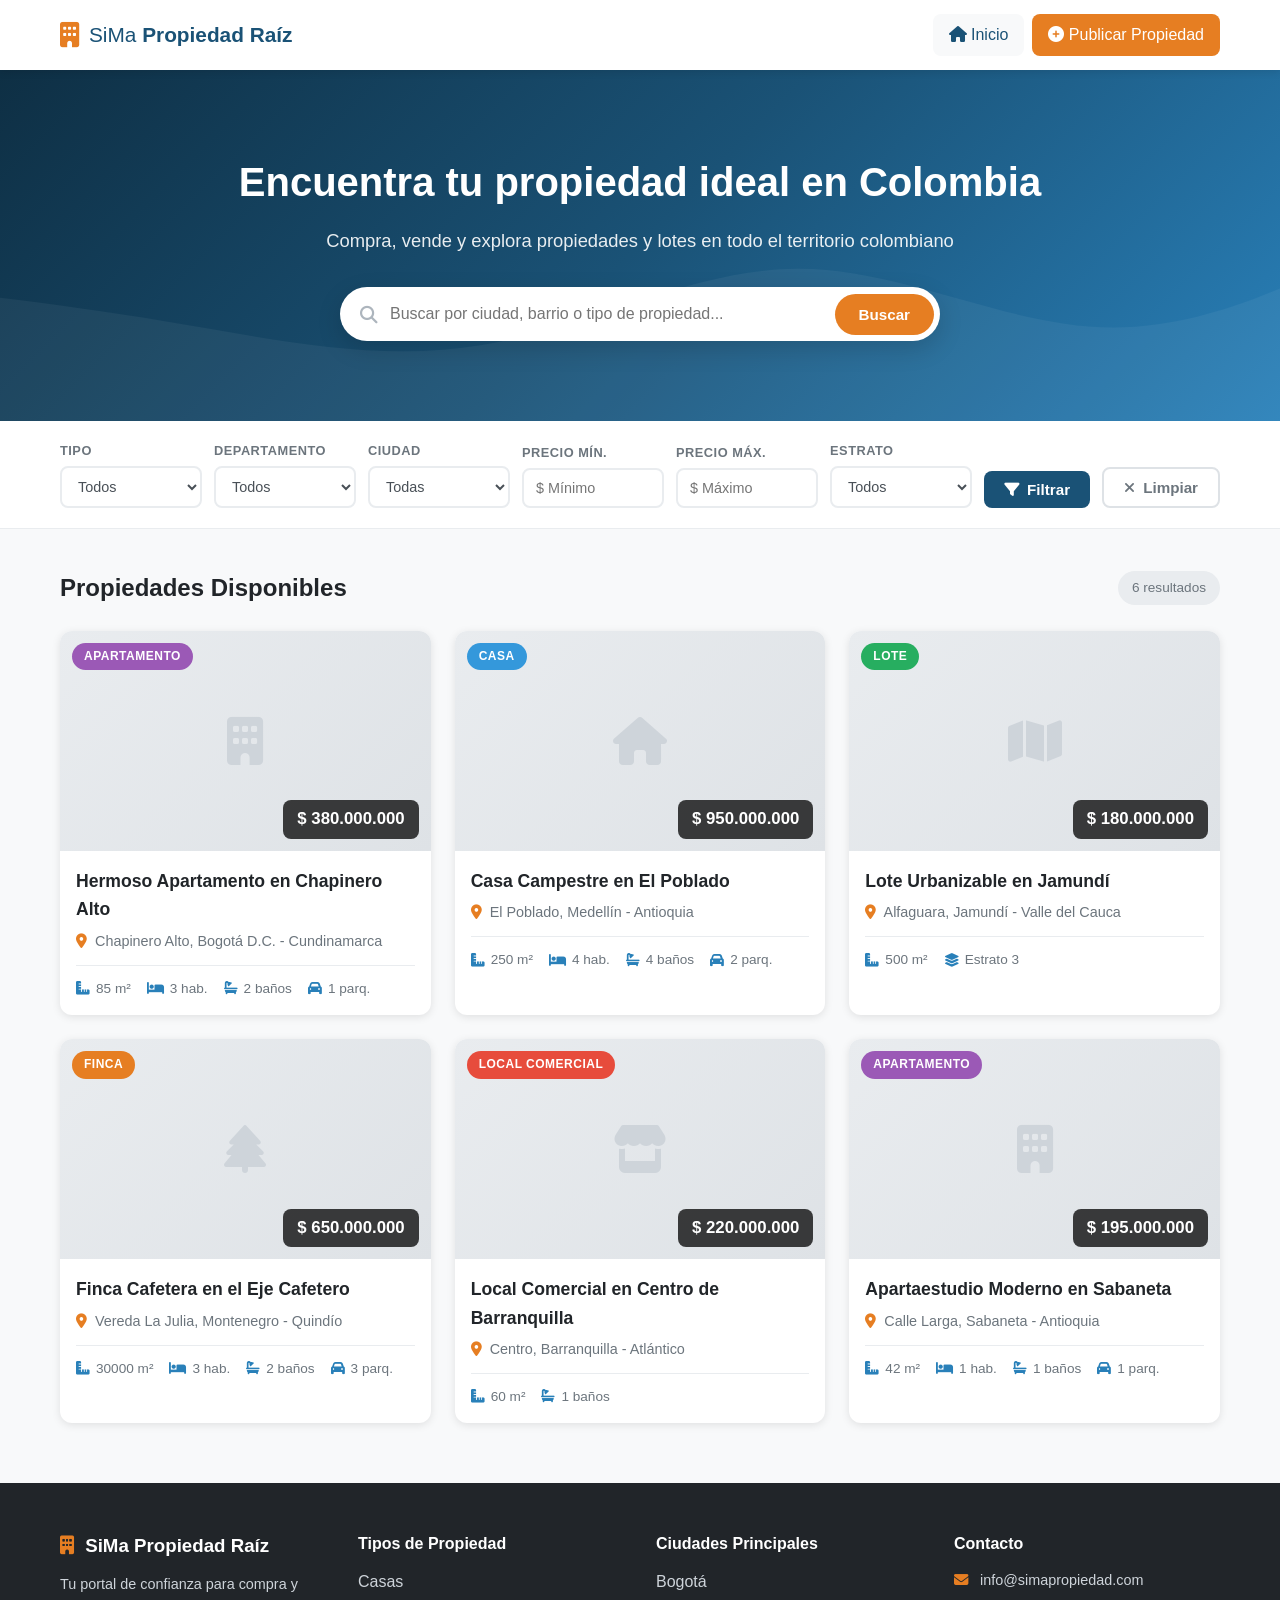
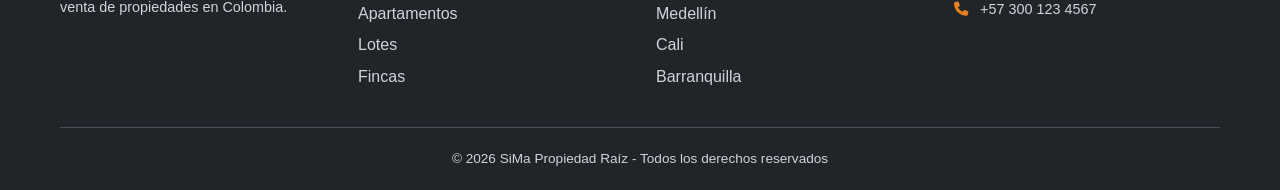
==== index.html @ e28f4d44 "feat: initial release of SiMa Propiedad Raíz web app Portal inmobiliario para Colombia con listado d" ====
<!DOCTYPE html>
<html lang="es">
<head>
    <meta charset="UTF-8">
    <meta name="viewport" content="width=device-width, initial-scale=1.0">
    <title>SiMa Propiedad Raíz - Compra y Venta de Inmuebles en Colombia</title>
    <link rel="stylesheet" href="css/styles.css">
    <link rel="stylesheet" href="https://cdnjs.cloudflare.com/ajax/libs/font-awesome/6.5.0/css/all.min.css">
</head>
<body>
    <!-- Header -->
    <header class="header">
        <div class="container header-content">
            <a href="index.html" class="logo">
                <i class="fas fa-building"></i>
                <span>SiMa <strong>Propiedad Raíz</strong></span>
            </a>
            <nav class="nav">
                <a href="index.html" class="nav-link active">
                    <i class="fas fa-home"></i> Inicio
                </a>
                <a href="publicar.html" class="nav-link btn-publicar">
                    <i class="fas fa-plus-circle"></i> Publicar Propiedad
                </a>
            </nav>
            <button class="menu-toggle" id="menuToggle">
                <i class="fas fa-bars"></i>
            </button>
        </div>
    </header>

    <!-- Hero -->
    <section class="hero">
        <div class="hero-overlay"></div>
        <div class="container hero-content">
            <h1>Encuentra tu propiedad ideal en Colombia</h1>
            <p>Compra, vende y explora propiedades y lotes en todo el territorio colombiano</p>
            <div class="hero-search">
                <div class="search-bar">
                    <i class="fas fa-search"></i>
                    <input type="text" id="searchInput" placeholder="Buscar por ciudad, barrio o tipo de propiedad...">
                    <button id="btnBuscar" class="btn btn-primary">Buscar</button>
                </div>
            </div>
        </div>
    </section>

    <!-- Filtros -->
    <section class="filtros-section">
        <div class="container">
            <div class="filtros-bar">
                <div class="filtro-grupo">
                    <label for="filtroTipo">Tipo</label>
                    <select id="filtroTipo">
                        <option value="">Todos</option>
                        <option value="casa">Casa</option>
                        <option value="apartamento">Apartamento</option>
                        <option value="lote">Lote</option>
                        <option value="finca">Finca</option>
                        <option value="local">Local Comercial</option>
                        <option value="oficina">Oficina</option>
                        <option value="bodega">Bodega</option>
                    </select>
                </div>
                <div class="filtro-grupo">
                    <label for="filtroDepartamento">Departamento</label>
                    <select id="filtroDepartamento">
                        <option value="">Todos</option>
                    </select>
                </div>
                <div class="filtro-grupo">
                    <label for="filtroCiudad">Ciudad</label>
                    <select id="filtroCiudad">
                        <option value="">Todas</option>
                    </select>
                </div>
                <div class="filtro-grupo">
                    <label for="filtroPrecioMin">Precio mín.</label>
                    <input type="number" id="filtroPrecioMin" placeholder="$ Mínimo">
                </div>
                <div class="filtro-grupo">
                    <label for="filtroPrecioMax">Precio máx.</label>
                    <input type="number" id="filtroPrecioMax" placeholder="$ Máximo">
                </div>
                <div class="filtro-grupo">
                    <label for="filtroEstrato">Estrato</label>
                    <select id="filtroEstrato">
                        <option value="">Todos</option>
                        <option value="1">1</option>
                        <option value="2">2</option>
                        <option value="3">3</option>
                        <option value="4">4</option>
                        <option value="5">5</option>
                        <option value="6">6</option>
                    </select>
                </div>
                <button id="btnFiltrar" class="btn btn-secondary">
                    <i class="fas fa-filter"></i> Filtrar
                </button>
                <button id="btnLimpiar" class="btn btn-outline">
                    <i class="fas fa-times"></i> Limpiar
                </button>
            </div>
        </div>
    </section>

    <!-- Propiedades -->
    <section class="propiedades-section">
        <div class="container">
            <div class="section-header">
                <h2>Propiedades Disponibles</h2>
                <span class="contador" id="contadorResultados">0 resultados</span>
            </div>
            <div class="propiedades-grid" id="propiedadesGrid">
                <!-- Se llena dinámicamente -->
            </div>
            <div class="sin-resultados" id="sinResultados" style="display:none;">
                <i class="fas fa-search"></i>
                <h3>No se encontraron propiedades</h3>
                <p>Intenta ajustar los filtros o <a href="publicar.html">publica una propiedad</a></p>
            </div>
        </div>
    </section>

    <!-- Modal Detalle -->
    <div class="modal" id="modalDetalle">
        <div class="modal-content">
            <button class="modal-close" id="modalClose">&times;</button>
            <div id="modalBody">
                <!-- Se llena dinámicamente -->
            </div>
        </div>
    </div>

    <!-- Footer -->
    <footer class="footer">
        <div class="container">
            <div class="footer-grid">
                <div class="footer-col">
                    <h3><i class="fas fa-building"></i> SiMa Propiedad Raíz</h3>
                    <p>Tu portal de confianza para compra y venta de propiedades en Colombia.</p>
                </div>
                <div class="footer-col">
                    <h4>Tipos de Propiedad</h4>
                    <ul>
                        <li><a href="#" data-filtro-tipo="casa">Casas</a></li>
                        <li><a href="#" data-filtro-tipo="apartamento">Apartamentos</a></li>
                        <li><a href="#" data-filtro-tipo="lote">Lotes</a></li>
                        <li><a href="#" data-filtro-tipo="finca">Fincas</a></li>
                    </ul>
                </div>
                <div class="footer-col">
                    <h4>Ciudades Principales</h4>
                    <ul>
                        <li><a href="#" data-filtro-ciudad="Bogotá">Bogotá</a></li>
                        <li><a href="#" data-filtro-ciudad="Medellín">Medellín</a></li>
                        <li><a href="#" data-filtro-ciudad="Cali">Cali</a></li>
                        <li><a href="#" data-filtro-ciudad="Barranquilla">Barranquilla</a></li>
                    </ul>
                </div>
                <div class="footer-col">
                    <h4>Contacto</h4>
                    <p><i class="fas fa-envelope"></i> info@simapropiedad.com</p>
                    <p><i class="fas fa-phone"></i> +57 300 123 4567</p>
                </div>
            </div>
            <div class="footer-bottom">
                <p>&copy; 2026 SiMa Propiedad Raíz - Todos los derechos reservados</p>
            </div>
        </div>
    </footer>

    <script src="js/datos-colombia.js"></script>
    <script src="js/app.js"></script>
</body>
</html>
---- css/styles.css ----
/* ========== Variables y Reset ========== */
:root {
    --primary: #1a5276;
    --primary-light: #2980b9;
    --primary-dark: #0e2f44;
    --accent: #e67e22;
    --accent-hover: #d35400;
    --success: #27ae60;
    --danger: #e74c3c;
    --gray-100: #f8f9fa;
    --gray-200: #e9ecef;
    --gray-300: #dee2e6;
    --gray-400: #ced4da;
    --gray-500: #adb5bd;
    --gray-600: #6c757d;
    --gray-700: #495057;
    --gray-800: #343a40;
    --gray-900: #212529;
    --white: #ffffff;
    --shadow: 0 2px 8px rgba(0,0,0,0.1);
    --shadow-lg: 0 8px 24px rgba(0,0,0,0.15);
    --radius: 8px;
    --radius-lg: 12px;
    --transition: all 0.3s ease;
}

*, *::before, *::after {
    margin: 0;
    padding: 0;
    box-sizing: border-box;
}

html {
    scroll-behavior: smooth;
}

body {
    font-family: 'Segoe UI', Tahoma, Geneva, Verdana, sans-serif;
    color: var(--gray-800);
    background: var(--gray-100);
    line-height: 1.6;
}

a {
    text-decoration: none;
    color: inherit;
}

ul {
    list-style: none;
}

img {
    max-width: 100%;
    height: auto;
}

.container {
    max-width: 1200px;
    margin: 0 auto;
    padding: 0 20px;
}

/* ========== Botones ========== */
.btn {
    display: inline-flex;
    align-items: center;
    gap: 8px;
    padding: 10px 20px;
    border: none;
    border-radius: var(--radius);
    font-size: 0.95rem;
    font-weight: 600;
    cursor: pointer;
    transition: var(--transition);
}

.btn-primary {
    background: var(--accent);
    color: var(--white);
}
.btn-primary:hover {
    background: var(--accent-hover);
    transform: translateY(-1px);
}

.btn-secondary {
    background: var(--primary);
    color: var(--white);
}
.btn-secondary:hover {
    background: var(--primary-light);
}

.btn-outline {
    background: transparent;
    color: var(--gray-600);
    border: 2px solid var(--gray-300);
}
.btn-outline:hover {
    border-color: var(--gray-500);
    color: var(--gray-800);
}

.btn-success {
    background: var(--success);
    color: var(--white);
}
.btn-success:hover {
    background: #219a52;
}

.btn-block {
    width: 100%;
    justify-content: center;
}

.btn-lg {
    padding: 14px 28px;
    font-size: 1.05rem;
}

/* ========== Header ========== */
.header {
    background: var(--white);
    box-shadow: var(--shadow);
    position: sticky;
    top: 0;
    z-index: 100;
}

.header-content {
    display: flex;
    align-items: center;
    justify-content: space-between;
    height: 70px;
}

.logo {
    display: flex;
    align-items: center;
    gap: 10px;
    font-size: 1.3rem;
    color: var(--primary);
}
.logo i {
    font-size: 1.6rem;
    color: var(--accent);
}

.nav {
    display: flex;
    align-items: center;
    gap: 8px;
}

.nav-link {
    padding: 8px 16px;
    border-radius: var(--radius);
    font-weight: 500;
    color: var(--gray-700);
    transition: var(--transition);
}
.nav-link:hover, .nav-link.active {
    color: var(--primary);
    background: var(--gray-100);
}

.btn-publicar {
    background: var(--accent) !important;
    color: var(--white) !important;
}
.btn-publicar:hover {
    background: var(--accent-hover) !important;
}

.menu-toggle {
    display: none;
    background: none;
    border: none;
    font-size: 1.4rem;
    color: var(--gray-700);
    cursor: pointer;
}

/* ========== Hero ========== */
.hero {
    position: relative;
    background: linear-gradient(135deg, var(--primary-dark) 0%, var(--primary) 50%, var(--primary-light) 100%);
    padding: 80px 0;
    overflow: hidden;
}

.hero::before {
    content: '';
    position: absolute;
    top: 0; left: 0; right: 0; bottom: 0;
    background: url('data:image/svg+xml,<svg xmlns="http://www.w3.org/2000/svg" viewBox="0 0 1440 320"><path fill="rgba(255,255,255,0.05)" d="M0,192L48,197.3C96,203,192,213,288,229.3C384,245,480,267,576,250.7C672,235,768,181,864,181.3C960,181,1056,235,1152,234.7C1248,235,1344,181,1392,154.7L1440,128L1440,320L1392,320C1344,320,1248,320,1152,320C1056,320,960,320,864,320C768,320,672,320,576,320C480,320,384,320,288,320C192,320,96,320,48,320L0,320Z"></path></svg>') no-repeat bottom;
    background-size: cover;
}

.hero-content {
    position: relative;
    z-index: 1;
    text-align: center;
    color: var(--white);
}

.hero h1 {
    font-size: 2.5rem;
    margin-bottom: 12px;
    font-weight: 700;
}

.hero p {
    font-size: 1.15rem;
    opacity: 0.9;
    margin-bottom: 32px;
}

.search-bar {
    display: flex;
    align-items: center;
    background: var(--white);
    border-radius: 50px;
    padding: 6px 6px 6px 20px;
    max-width: 600px;
    margin: 0 auto;
    box-shadow: var(--shadow-lg);
}

.search-bar i {
    color: var(--gray-500);
    font-size: 1.1rem;
}

.search-bar input {
    flex: 1;
    border: none;
    outline: none;
    padding: 12px;
    font-size: 1rem;
    color: var(--gray-800);
}

.search-bar .btn {
    border-radius: 50px;
    padding: 12px 24px;
}

/* ========== Filtros ========== */
.filtros-section {
    background: var(--white);
    border-bottom: 1px solid var(--gray-200);
    padding: 20px 0;
}

.filtros-bar {
    display: flex;
    flex-wrap: wrap;
    gap: 12px;
    align-items: flex-end;
}

.filtro-grupo {
    display: flex;
    flex-direction: column;
    gap: 4px;
    flex: 1;
    min-width: 140px;
}

.filtro-grupo label {
    font-size: 0.8rem;
    font-weight: 600;
    color: var(--gray-600);
    text-transform: uppercase;
    letter-spacing: 0.5px;
}

.filtro-grupo select,
.filtro-grupo input {
    padding: 10px 12px;
    border: 2px solid var(--gray-200);
    border-radius: var(--radius);
    font-size: 0.9rem;
    color: var(--gray-700);
    background: var(--white);
    transition: var(--transition);
}

.filtro-grupo select:focus,
.filtro-grupo input:focus {
    outline: none;
    border-color: var(--primary-light);
}

/* ========== Propiedades Grid ========== */
.propiedades-section {
    padding: 40px 0 60px;
}

.section-header {
    display: flex;
    align-items: center;
    justify-content: space-between;
    margin-bottom: 24px;
}

.section-header h2 {
    font-size: 1.5rem;
    color: var(--gray-900);
}

.contador {
    background: var(--gray-200);
    padding: 6px 14px;
    border-radius: 20px;
    font-size: 0.85rem;
    color: var(--gray-600);
    font-weight: 500;
}

.propiedades-grid {
    display: grid;
    grid-template-columns: repeat(auto-fill, minmax(320px, 1fr));
    gap: 24px;
}

/* ========== Tarjeta de Propiedad ========== */
.propiedad-card {
    background: var(--white);
    border-radius: var(--radius-lg);
    overflow: hidden;
    box-shadow: var(--shadow);
    transition: var(--transition);
    cursor: pointer;
}
.propiedad-card:hover {
    transform: translateY(-4px);
    box-shadow: var(--shadow-lg);
}

.card-imagen {
    position: relative;
    height: 220px;
    background: var(--gray-200);
    overflow: hidden;
}

.card-imagen img {
    width: 100%;
    height: 100%;
    object-fit: cover;
}

.card-imagen .placeholder-img {
    width: 100%;
    height: 100%;
    display: flex;
    align-items: center;
    justify-content: center;
    font-size: 3rem;
    color: var(--gray-400);
    background: linear-gradient(135deg, var(--gray-200), var(--gray-300));
}

.card-badge {
    position: absolute;
    top: 12px;
    left: 12px;
    padding: 4px 12px;
    border-radius: 20px;
    font-size: 0.75rem;
    font-weight: 700;
    text-transform: uppercase;
    letter-spacing: 0.5px;
}

.badge-casa { background: #3498db; color: white; }
.badge-apartamento { background: #9b59b6; color: white; }
.badge-lote { background: #27ae60; color: white; }
.badge-finca { background: #e67e22; color: white; }
.badge-local { background: #e74c3c; color: white; }
.badge-oficina { background: #1abc9c; color: white; }
.badge-bodega { background: #7f8c8d; color: white; }

.card-precio {
    position: absolute;
    bottom: 12px;
    right: 12px;
    background: rgba(0,0,0,0.75);
    color: var(--white);
    padding: 6px 14px;
    border-radius: var(--radius);
    font-weight: 700;
    font-size: 1.05rem;
}

.card-body {
    padding: 16px;
}

.card-titulo {
    font-size: 1.1rem;
    font-weight: 700;
    color: var(--gray-900);
    margin-bottom: 6px;
    display: -webkit-box;
    -webkit-line-clamp: 2;
    -webkit-box-orient: vertical;
    overflow: hidden;
}

.card-ubicacion {
    font-size: 0.9rem;
    color: var(--gray-600);
    margin-bottom: 12px;
}
.card-ubicacion i {
    color: var(--accent);
    margin-right: 4px;
}

.card-detalles {
    display: flex;
    gap: 16px;
    padding-top: 12px;
    border-top: 1px solid var(--gray-200);
}

.card-detalle {
    display: flex;
    align-items: center;
    gap: 6px;
    font-size: 0.85rem;
    color: var(--gray-600);
}
.card-detalle i {
    color: var(--primary-light);
}

/* ========== Sin resultados ========== */
.sin-resultados {
    text-align: center;
    padding: 60px 20px;
    color: var(--gray-500);
}
.sin-resultados i {
    font-size: 3rem;
    margin-bottom: 16px;
}
.sin-resultados h3 {
    font-size: 1.3rem;
    margin-bottom: 8px;
    color: var(--gray-700);
}
.sin-resultados a {
    color: var(--accent);
    font-weight: 600;
}

/* ========== Modal ========== */
.modal {
    display: none;
    position: fixed;
    top: 0; left: 0; right: 0; bottom: 0;
    background: rgba(0,0,0,0.6);
    z-index: 1000;
    align-items: center;
    justify-content: center;
    padding: 20px;
}
.modal.active {
    display: flex;
}

.modal-content {
    background: var(--white);
    border-radius: var(--radius-lg);
    max-width: 800px;
    width: 100%;
    max-height: 90vh;
    overflow-y: auto;
    position: relative;
    animation: modalIn 0.3s ease;
}

@keyframes modalIn {
    from { opacity: 0; transform: scale(0.95); }
    to { opacity: 1; transform: scale(1); }
}

.modal-close {
    position: absolute;
    top: 12px;
    right: 16px;
    background: rgba(0,0,0,0.5);
    color: var(--white);
    border: none;
    width: 36px;
    height: 36px;
    border-radius: 50%;
    font-size: 1.4rem;
    cursor: pointer;
    z-index: 10;
    display: flex;
    align-items: center;
    justify-content: center;
    transition: var(--transition);
}
.modal-close:hover {
    background: rgba(0,0,0,0.8);
}

.detalle-imagen {
    width: 100%;
    height: 350px;
    background: var(--gray-200);
    overflow: hidden;
}
.detalle-imagen img {
    width: 100%;
    height: 100%;
    object-fit: cover;
}
.detalle-imagen .placeholder-img {
    width: 100%;
    height: 100%;
    display: flex;
    align-items: center;
    justify-content: center;
    font-size: 4rem;
    color: var(--gray-400);
    background: linear-gradient(135deg, var(--gray-200), var(--gray-300));
}

.detalle-body {
    padding: 24px;
}

.detalle-header {
    display: flex;
    justify-content: space-between;
    align-items: flex-start;
    margin-bottom: 16px;
    flex-wrap: wrap;
    gap: 12px;
}

.detalle-header h2 {
    font-size: 1.5rem;
    color: var(--gray-900);
}

.detalle-precio {
    font-size: 1.6rem;
    font-weight: 700;
    color: var(--success);
}

.detalle-ubicacion {
    font-size: 1rem;
    color: var(--gray-600);
    margin-bottom: 20px;
}
.detalle-ubicacion i {
    color: var(--accent);
}

.detalle-badges {
    display: flex;
    gap: 8px;
    margin-bottom: 20px;
    flex-wrap: wrap;
}

.detalle-badge {
    padding: 6px 14px;
    border-radius: 20px;
    font-size: 0.8rem;
    font-weight: 600;
    background: var(--gray-100);
    color: var(--gray-700);
}

.detalle-descripcion {
    margin-bottom: 24px;
    line-height: 1.7;
    color: var(--gray-700);
}

.detalle-specs {
    display: grid;
    grid-template-columns: repeat(auto-fit, minmax(180px, 1fr));
    gap: 16px;
    margin-bottom: 24px;
}

.spec-item {
    display: flex;
    align-items: center;
    gap: 10px;
    padding: 12px;
    background: var(--gray-100);
    border-radius: var(--radius);
}

.spec-item i {
    font-size: 1.2rem;
    color: var(--primary-light);
    width: 24px;
    text-align: center;
}

.spec-item .spec-label {
    font-size: 0.8rem;
    color: var(--gray-500);
}
.spec-item .spec-value {
    font-weight: 700;
    color: var(--gray-800);
}

.detalle-contacto {
    background: var(--gray-100);
    border-radius: var(--radius);
    padding: 20px;
    display: flex;
    align-items: center;
    justify-content: space-between;
    flex-wrap: wrap;
    gap: 12px;
}

.contacto-info h4 {
    font-size: 1rem;
    color: var(--gray-900);
}
.contacto-info p {
    font-size: 0.9rem;
    color: var(--gray-600);
}

.detalle-contacto .btn {
    white-space: nowrap;
}

/* ========== Página Publicar ========== */
.publicar-section {
    padding: 40px 0 60px;
}

.form-card {
    background: var(--white);
    border-radius: var(--radius-lg);
    padding: 32px;
    box-shadow: var(--shadow);
    max-width: 800px;
    margin: 0 auto;
}

.form-card h2 {
    font-size: 1.5rem;
    margin-bottom: 8px;
    color: var(--gray-900);
}

.form-card .subtitulo {
    color: var(--gray-500);
    margin-bottom: 28px;
}

.form-seccion {
    margin-bottom: 28px;
}

.form-seccion h3 {
    font-size: 1.1rem;
    color: var(--primary);
    margin-bottom: 16px;
    padding-bottom: 8px;
    border-bottom: 2px solid var(--gray-200);
}

.form-row {
    display: grid;
    grid-template-columns: 1fr 1fr;
    gap: 16px;
}

.form-grupo {
    margin-bottom: 16px;
}

.form-grupo label {
    display: block;
    margin-bottom: 6px;
    font-weight: 600;
    font-size: 0.9rem;
    color: var(--gray-700);
}

.form-grupo label .required {
    color: var(--danger);
}

.form-grupo input,
.form-grupo select,
.form-grupo textarea {
    width: 100%;
    padding: 10px 14px;
    border: 2px solid var(--gray-200);
    border-radius: var(--radius);
    font-size: 0.95rem;
    color: var(--gray-700);
    transition: var(--transition);
    font-family: inherit;
}

.form-grupo input:focus,
.form-grupo select:focus,
.form-grupo textarea:focus {
    outline: none;
    border-color: var(--primary-light);
    box-shadow: 0 0 0 3px rgba(41, 128, 185, 0.1);
}

.form-grupo textarea {
    resize: vertical;
    min-height: 100px;
}

.form-grupo .input-hint {
    font-size: 0.8rem;
    color: var(--gray-500);
    margin-top: 4px;
}

.form-grupo.error input,
.form-grupo.error select,
.form-grupo.error textarea {
    border-color: var(--danger);
}

.form-grupo .error-msg {
    font-size: 0.8rem;
    color: var(--danger);
    margin-top: 4px;
    display: none;
}

.form-grupo.error .error-msg {
    display: block;
}

/* Imagen upload area */
.upload-area {
    border: 2px dashed var(--gray-300);
    border-radius: var(--radius);
    padding: 32px;
    text-align: center;
    cursor: pointer;
    transition: var(--transition);
    position: relative;
}
.upload-area:hover {
    border-color: var(--primary-light);
    background: rgba(41, 128, 185, 0.03);
}

.upload-area i {
    font-size: 2rem;
    color: var(--gray-400);
    margin-bottom: 8px;
}
.upload-area p {
    color: var(--gray-500);
    font-size: 0.9rem;
}
.upload-area input {
    position: absolute;
    inset: 0;
    opacity: 0;
    cursor: pointer;
}

.preview-imagenes {
    display: flex;
    gap: 8px;
    flex-wrap: wrap;
    margin-top: 12px;
}

.preview-img {
    width: 80px;
    height: 80px;
    border-radius: var(--radius);
    overflow: hidden;
    position: relative;
}
.preview-img img {
    width: 100%;
    height: 100%;
    object-fit: cover;
}
.preview-img button {
    position: absolute;
    top: 2px;
    right: 2px;
    background: rgba(0,0,0,0.6);
    color: white;
    border: none;
    border-radius: 50%;
    width: 20px;
    height: 20px;
    font-size: 0.7rem;
    cursor: pointer;
    display: flex;
    align-items: center;
    justify-content: center;
}

/* Mensaje de éxito */
.mensaje-exito {
    display: none;
    text-align: center;
    padding: 40px;
}
.mensaje-exito i {
    font-size: 3.5rem;
    color: var(--success);
    margin-bottom: 16px;
}
.mensaje-exito h3 {
    font-size: 1.4rem;
    margin-bottom: 8px;
}
.mensaje-exito p {
    color: var(--gray-600);
    margin-bottom: 20px;
}

/* ========== Footer ========== */
.footer {
    background: var(--gray-900);
    color: var(--gray-400);
    padding: 48px 0 0;
}

.footer-grid {
    display: grid;
    grid-template-columns: repeat(auto-fit, minmax(220px, 1fr));
    gap: 32px;
    padding-bottom: 32px;
}

.footer-col h3, .footer-col h4 {
    color: var(--white);
    margin-bottom: 12px;
}
.footer-col h3 i {
    color: var(--accent);
    margin-right: 6px;
}

.footer-col ul li {
    margin-bottom: 6px;
}
.footer-col ul li a:hover {
    color: var(--accent);
}

.footer-col p {
    margin-bottom: 6px;
    font-size: 0.9rem;
}
.footer-col p i {
    margin-right: 8px;
    color: var(--accent);
}

.footer-bottom {
    border-top: 1px solid var(--gray-700);
    padding: 20px 0;
    text-align: center;
    font-size: 0.85rem;
}

/* ========== Responsive ========== */
@media (max-width: 768px) {
    .menu-toggle {
        display: block;
    }

    .nav {
        display: none;
        position: absolute;
        top: 70px;
        left: 0;
        right: 0;
        background: var(--white);
        flex-direction: column;
        padding: 16px;
        box-shadow: var(--shadow);
    }
    .nav.active {
        display: flex;
    }

    .hero h1 {
        font-size: 1.8rem;
    }

    .hero {
        padding: 50px 0;
    }

    .search-bar {
        flex-direction: column;
        border-radius: var(--radius-lg);
        padding: 12px;
        gap: 8px;
    }
    .search-bar i {
        display: none;
    }
    .search-bar .btn {
        width: 100%;
        justify-content: center;
        border-radius: var(--radius);
    }

    .filtros-bar {
        flex-direction: column;
    }

    .filtro-grupo {
        width: 100%;
    }

    .propiedades-grid {
        grid-template-columns: 1fr;
    }

    .form-row {
        grid-template-columns: 1fr;
    }

    .detalle-imagen {
        height: 220px;
    }

    .detalle-header {
        flex-direction: column;
    }

    .detalle-specs {
        grid-template-columns: 1fr 1fr;
    }
}

@media (max-width: 480px) {
    .detalle-specs {
        grid-template-columns: 1fr;
    }

    .form-card {
        padding: 20px;
    }
}
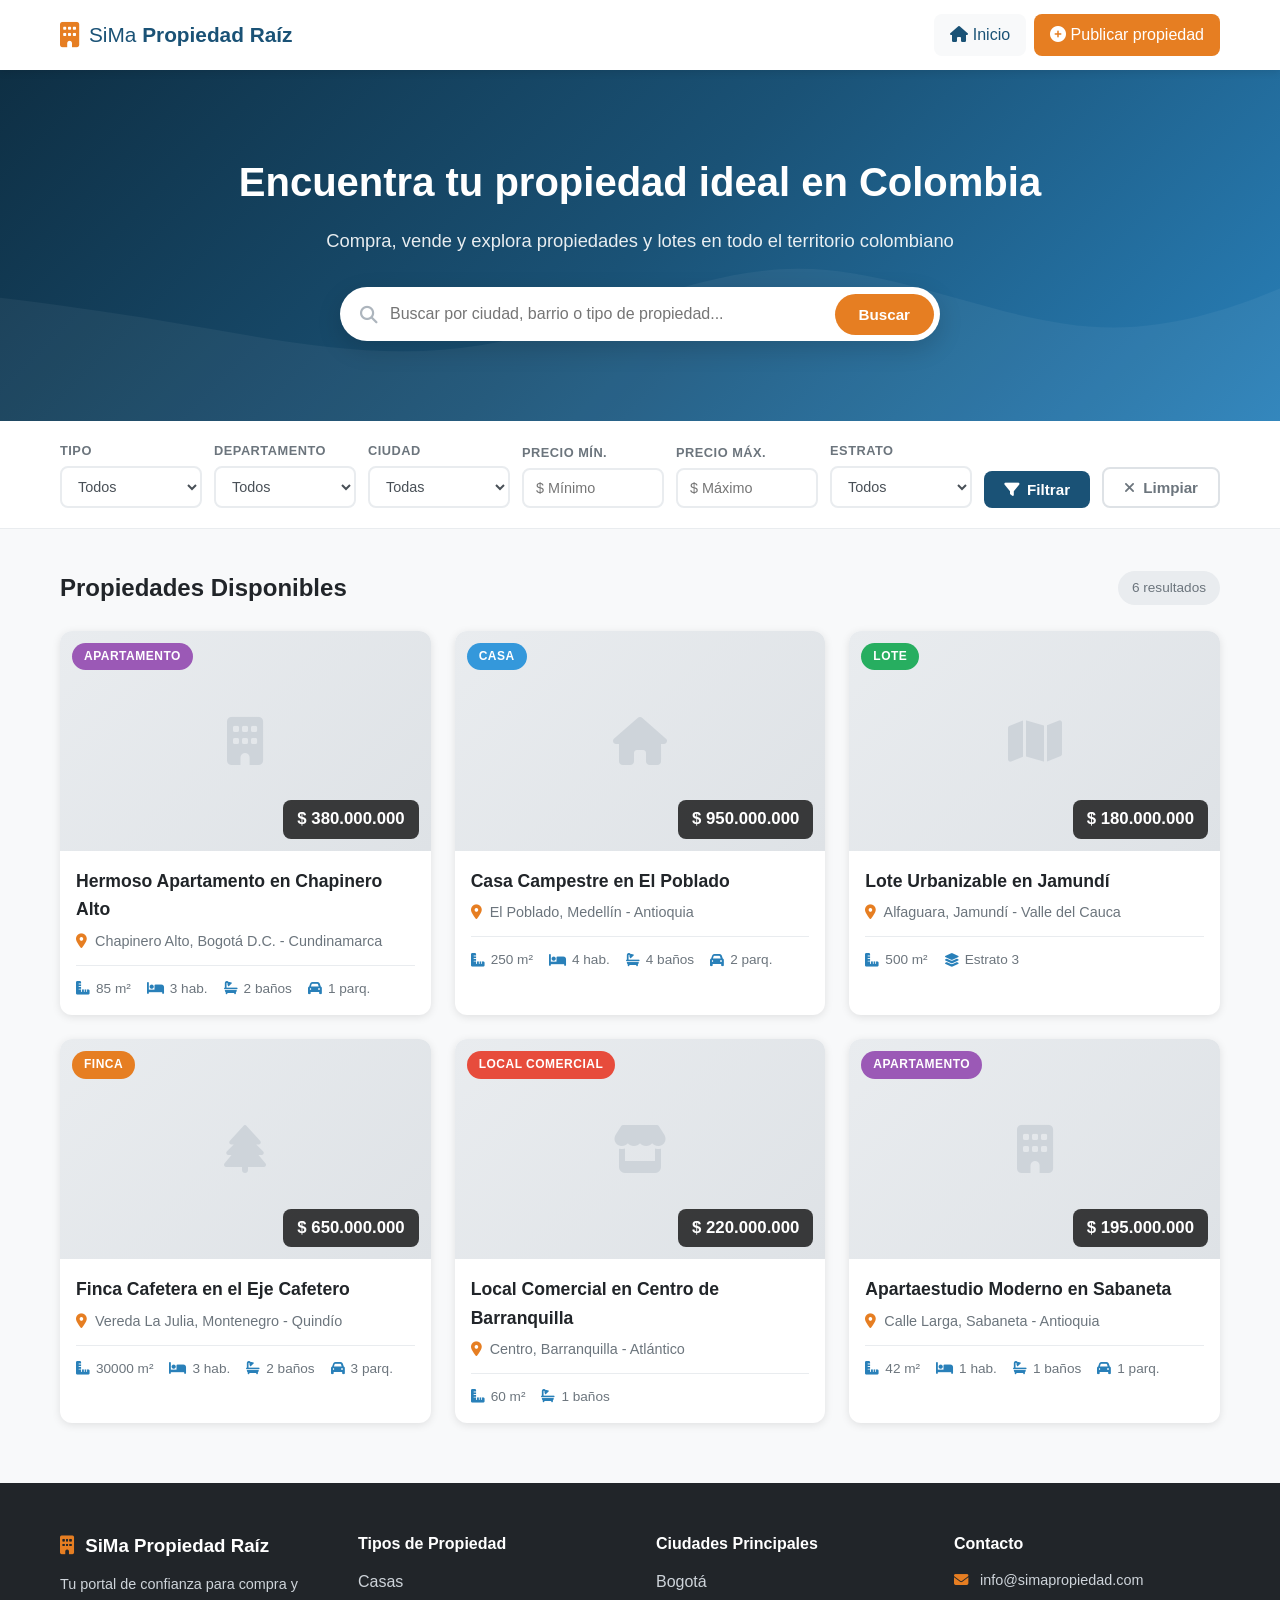
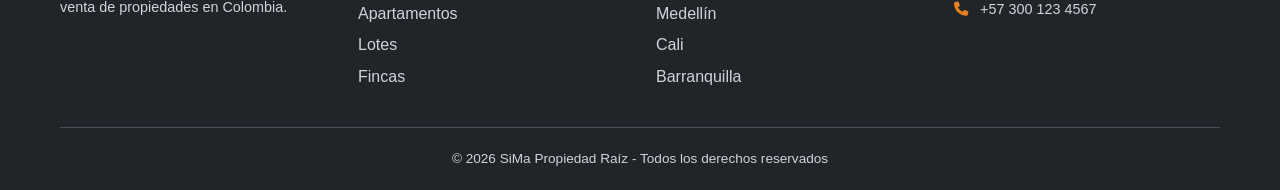
==== commit b7355042: "feat: add negotiable price radio button and fix button casing - Add radio buttons below price field " ====
--- a/index.html
+++ b/index.html
@@ -20,7 +20,7 @@
                     <i class="fas fa-home"></i> Inicio
                 </a>
                 <a href="publicar.html" class="nav-link btn-publicar">
-                    <i class="fas fa-plus-circle"></i> Publicar Propiedad
+                    <i class="fas fa-plus-circle"></i> Publicar propiedad
                 </a>
             </nav>
             <button class="menu-toggle" id="menuToggle">
--- a/css/styles.css
+++ b/css/styles.css
@@ -754,6 +754,55 @@
     display: block;
 }
 
+/* Radio buttons */
+.radio-group {
+    display: flex;
+    gap: 24px;
+    padding: 8px 0;
+}
+
+.radio-label {
+    display: flex;
+    align-items: center;
+    gap: 8px;
+    cursor: pointer;
+    font-size: 0.95rem;
+    color: var(--gray-700);
+    transition: var(--transition);
+}
+.radio-label:hover {
+    color: var(--primary);
+}
+
+.radio-label input[type="radio"] {
+    display: none;
+}
+
+.radio-custom {
+    width: 20px;
+    height: 20px;
+    border: 2px solid var(--gray-300);
+    border-radius: 50%;
+    position: relative;
+    transition: var(--transition);
+    flex-shrink: 0;
+}
+
+.radio-label input[type="radio"]:checked + .radio-custom {
+    border-color: var(--primary-light);
+}
+
+.radio-label input[type="radio"]:checked + .radio-custom::after {
+    content: '';
+    position: absolute;
+    top: 3px;
+    left: 3px;
+    width: 10px;
+    height: 10px;
+    background: var(--primary-light);
+    border-radius: 50%;
+}
+
 /* Imagen upload area */
 .upload-area {
     border: 2px dashed var(--gray-300);
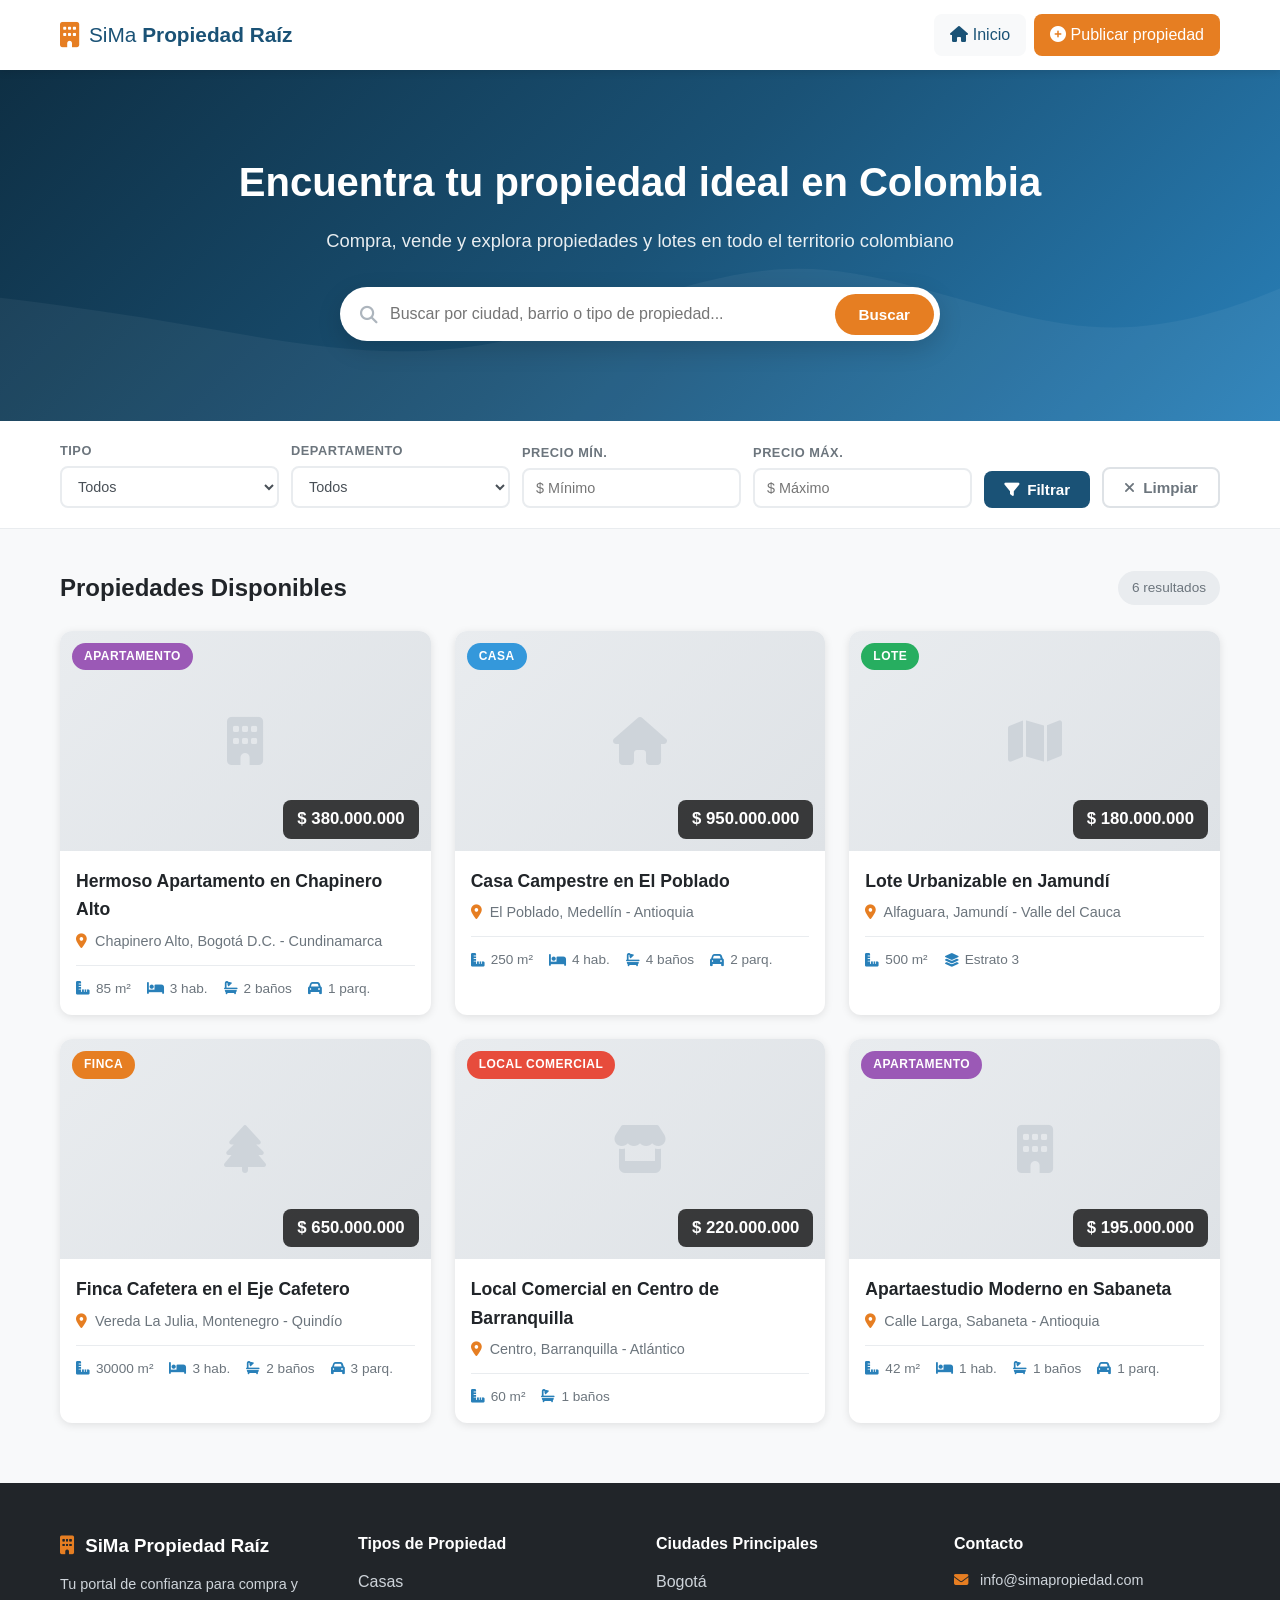
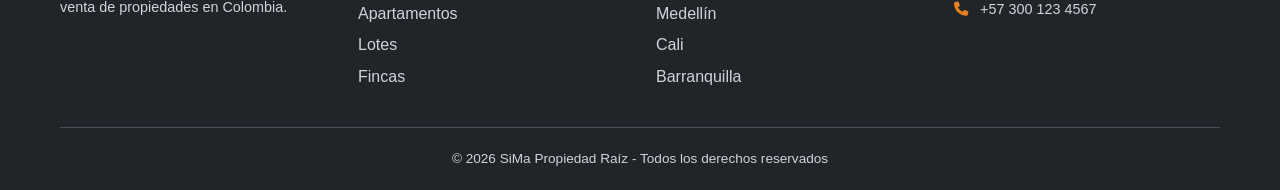
==== commit 4beda7f6: "remove: city and estrato filters from main page filter bar Co-Authored-By: Claude Opus 4.6 <noreply@" ====
--- a/index.html
+++ b/index.html
@@ -69,30 +69,12 @@
                     </select>
                 </div>
                 <div class="filtro-grupo">
-                    <label for="filtroCiudad">Ciudad</label>
-                    <select id="filtroCiudad">
-                        <option value="">Todas</option>
-                    </select>
-                </div>
-                <div class="filtro-grupo">
                     <label for="filtroPrecioMin">Precio mín.</label>
                     <input type="number" id="filtroPrecioMin" placeholder="$ Mínimo">
                 </div>
                 <div class="filtro-grupo">
                     <label for="filtroPrecioMax">Precio máx.</label>
                     <input type="number" id="filtroPrecioMax" placeholder="$ Máximo">
-                </div>
-                <div class="filtro-grupo">
-                    <label for="filtroEstrato">Estrato</label>
-                    <select id="filtroEstrato">
-                        <option value="">Todos</option>
-                        <option value="1">1</option>
-                        <option value="2">2</option>
-                        <option value="3">3</option>
-                        <option value="4">4</option>
-                        <option value="5">5</option>
-                        <option value="6">6</option>
-                    </select>
                 </div>
                 <button id="btnFiltrar" class="btn btn-secondary">
                     <i class="fas fa-filter"></i> Filtrar
--- a/css/styles.css
+++ b/css/styles.css
@@ -754,53 +754,85 @@
     display: block;
 }
 
-/* Radio buttons */
-.radio-group {
-    display: flex;
-    gap: 24px;
-    padding: 8px 0;
-}
-
-.radio-label {
-    display: flex;
-    align-items: center;
-    gap: 8px;
+/* Toggle switch negociable */
+.toggle-negociable {
+    margin-top: 10px;
+}
+
+.toggle-negociable .toggle-pregunta {
+    display: block;
+    font-size: 0.85rem;
+    font-weight: 600;
+    color: var(--gray-600);
+    margin-bottom: 8px;
+}
+
+.toggle-negociable .toggle-row {
+    display: flex;
+    flex-direction: row;
+    align-items: center;
+    gap: 12px;
+}
+
+.toggle-negociable .toggle-switch {
+    position: relative;
+    display: inline-block !important;
+    width: 48px;
+    min-width: 48px;
+    height: 26px;
+    margin: 0;
+    padding: 0;
     cursor: pointer;
-    font-size: 0.95rem;
-    color: var(--gray-700);
+}
+
+.toggle-negociable .toggle-switch input {
+    opacity: 0;
+    width: 0;
+    height: 0;
+    position: absolute;
+}
+
+.toggle-negociable .toggle-slider {
+    position: absolute;
+    top: 0;
+    left: 0;
+    right: 0;
+    bottom: 0;
+    background: var(--gray-300);
+    border-radius: 26px;
     transition: var(--transition);
 }
-.radio-label:hover {
-    color: var(--primary);
-}
-
-.radio-label input[type="radio"] {
-    display: none;
-}
-
-.radio-custom {
-    width: 20px;
-    height: 20px;
-    border: 2px solid var(--gray-300);
-    border-radius: 50%;
-    position: relative;
-    transition: var(--transition);
-    flex-shrink: 0;
-}
-
-.radio-label input[type="radio"]:checked + .radio-custom {
-    border-color: var(--primary-light);
-}
-
-.radio-label input[type="radio"]:checked + .radio-custom::after {
+
+.toggle-negociable .toggle-slider::after {
     content: '';
     position: absolute;
     top: 3px;
     left: 3px;
-    width: 10px;
-    height: 10px;
-    background: var(--primary-light);
+    width: 20px;
+    height: 20px;
+    background: var(--white);
     border-radius: 50%;
+    box-shadow: 0 2px 4px rgba(0,0,0,0.2);
+    transition: var(--transition);
+}
+
+.toggle-negociable .toggle-switch input:checked + .toggle-slider {
+    background: var(--success);
+}
+
+.toggle-negociable .toggle-switch input:checked + .toggle-slider::after {
+    transform: translateX(22px);
+}
+
+.toggle-negociable .toggle-estado {
+    font-size: 0.9rem;
+    font-weight: 600;
+    color: var(--gray-500);
+    transition: var(--transition);
+}
+
+.toggle-negociable .toggle-estado.activo {
+    color: var(--success);
 }
 
 /* Imagen upload area */
@@ -876,9 +908,9 @@
     text-align: center;
     padding: 40px;
 }
-.mensaje-exito i {
+.mensaje-exito > i {
     font-size: 3.5rem;
-    color: var(--success);
+    color: var(--primary);
     margin-bottom: 16px;
 }
 .mensaje-exito h3 {
@@ -888,6 +920,27 @@
 .mensaje-exito p {
     color: var(--gray-600);
     margin-bottom: 20px;
+}
+.mensaje-exito .btn {
+    padding: 8px 16px;
+    font-size: 0.85rem;
+    display: inline-flex;
+    align-items: center;
+    gap: 6px;
+}
+.mensaje-exito .btn-primary {
+    background: var(--primary);
+}
+.mensaje-exito .btn-primary:hover {
+    background: var(--primary-light);
+}
+.mensaje-exito .btn-outline {
+    color: var(--primary);
+    border-color: var(--primary);
+}
+.mensaje-exito .btn-outline:hover {
+    background: var(--primary);
+    color: var(--white);
 }
 
 /* ========== Footer ========== */
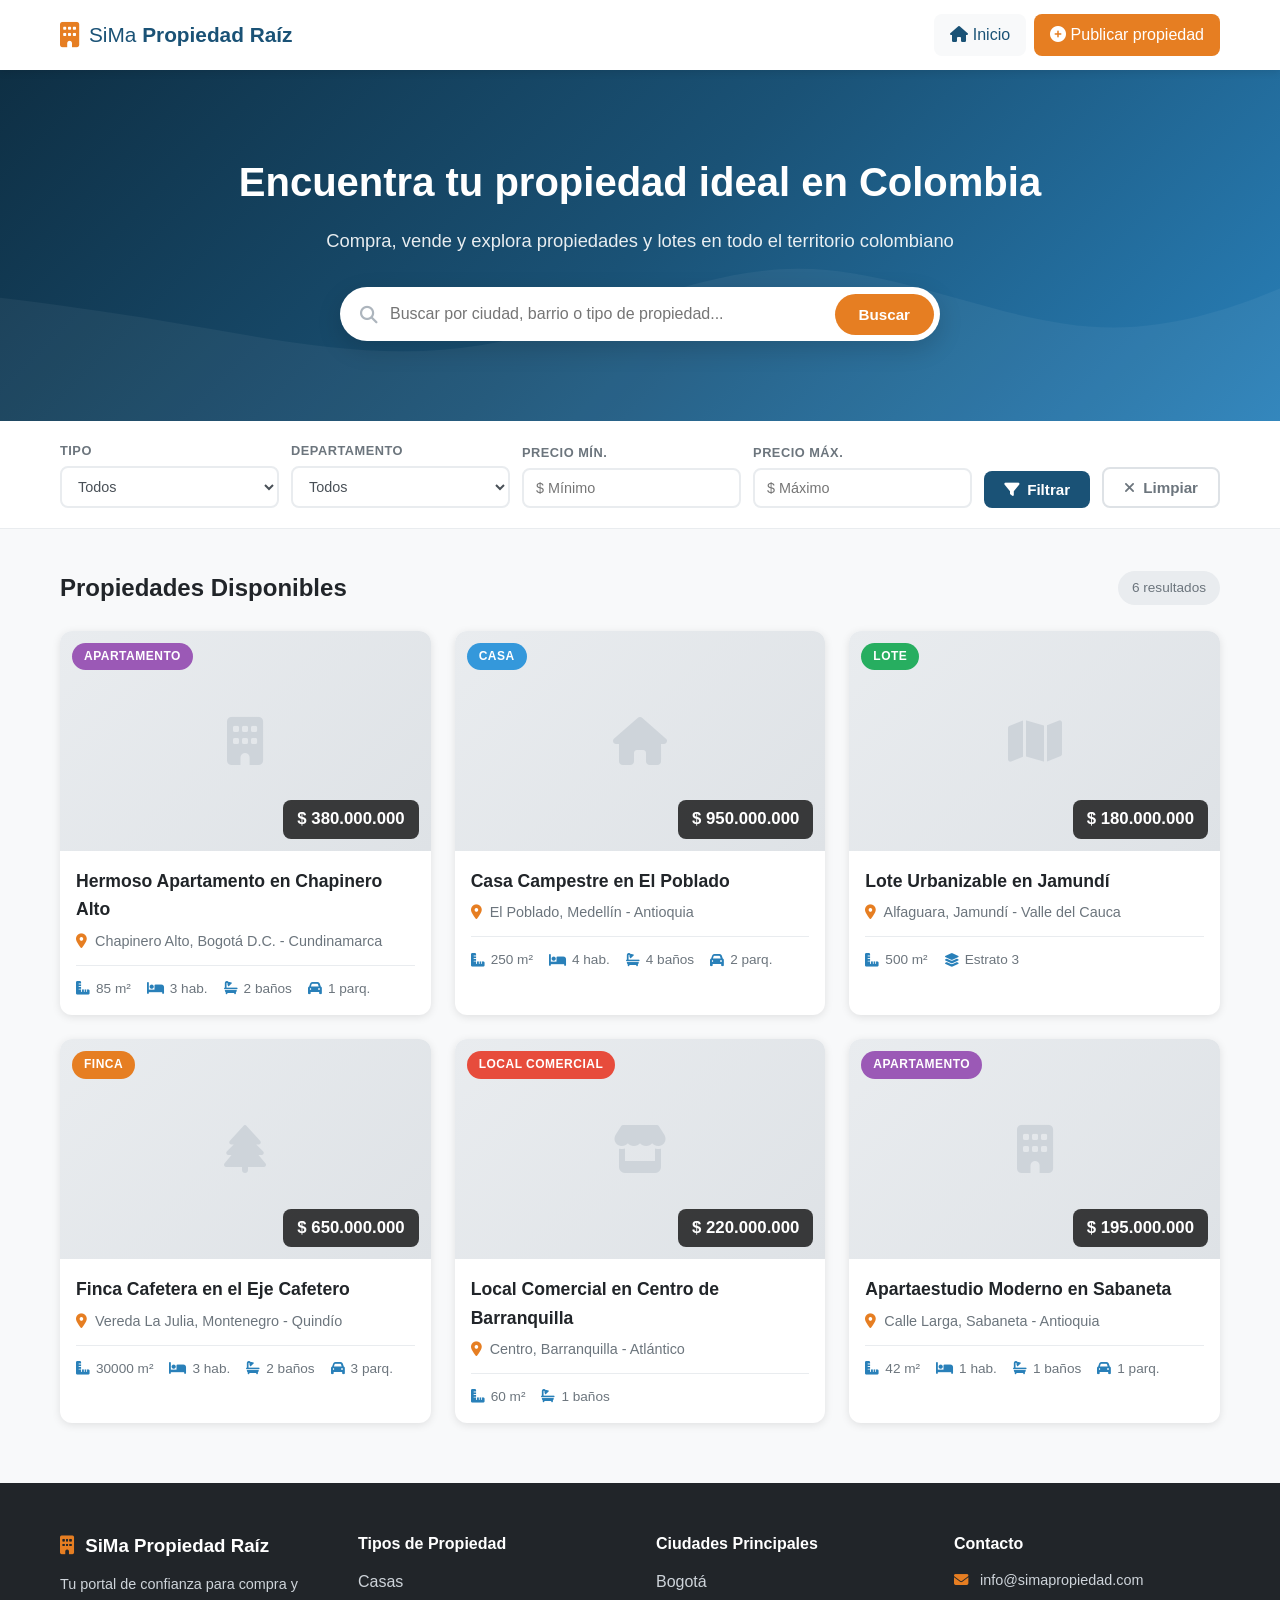
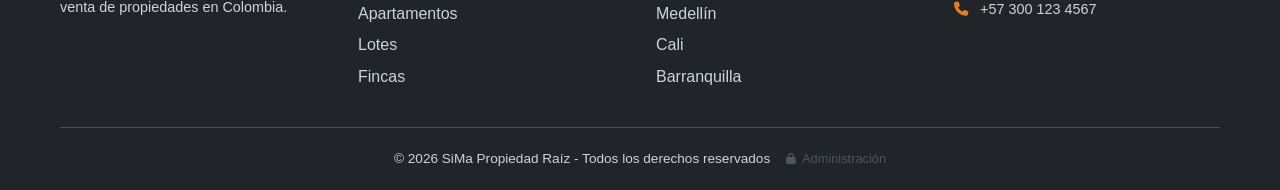
==== commit 0cd873a5: "feat: add discreet admin link in footer Co-Authored-By: Claude Opus 4.6 <noreply@anthropic.com>" ====
--- a/index.html
+++ b/index.html
@@ -70,11 +70,11 @@
                 </div>
                 <div class="filtro-grupo">
                     <label for="filtroPrecioMin">Precio mín.</label>
-                    <input type="number" id="filtroPrecioMin" placeholder="$ Mínimo">
+                    <input type="text" inputmode="numeric" id="filtroPrecioMin" placeholder="$ Mínimo" class="formato-miles">
                 </div>
                 <div class="filtro-grupo">
                     <label for="filtroPrecioMax">Precio máx.</label>
-                    <input type="number" id="filtroPrecioMax" placeholder="$ Máximo">
+                    <input type="text" inputmode="numeric" id="filtroPrecioMax" placeholder="$ Máximo" class="formato-miles">
                 </div>
                 <button id="btnFiltrar" class="btn btn-secondary">
                     <i class="fas fa-filter"></i> Filtrar
@@ -110,6 +110,51 @@
             <button class="modal-close" id="modalClose">&times;</button>
             <div id="modalBody">
                 <!-- Se llena dinámicamente -->
+            </div>
+        </div>
+    </div>
+
+    <!-- Modal Me Interesa -->
+    <div class="modal" id="modalInteres">
+        <div class="modal-content modal-interes">
+            <button class="modal-close">&times;</button>
+            <div class="modal-interes-body">
+                <div class="modal-interes-header">
+                    <i class="fas fa-heart"></i>
+                    <h3>Me interesa esta propiedad</h3>
+                    <p class="interes-propiedad-ref" id="interesPropiedad"></p>
+                </div>
+                <div id="formInteresFields">
+                    <form id="formInteres">
+                        <div class="form-grupo">
+                            <label for="interesNombre">Nombre completo <span class="required">*</span></label>
+                            <input type="text" id="interesNombre" placeholder="Tu nombre completo" required>
+                        </div>
+                        <div class="form-grupo">
+                            <label for="interesTelefono">Teléfono / WhatsApp <span class="required">*</span></label>
+                            <input type="tel" id="interesTelefono" placeholder="Ej: 3001234567" required>
+                        </div>
+                        <div class="form-grupo">
+                            <label for="interesEmail">Correo electrónico</label>
+                            <input type="email" id="interesEmail" placeholder="correo@ejemplo.com">
+                        </div>
+                        <div class="form-grupo">
+                            <label for="interesMensaje">Mensaje (opcional)</label>
+                            <textarea id="interesMensaje" rows="3" placeholder="Cuéntanos qué te interesa de esta propiedad..."></textarea>
+                        </div>
+                        <button type="submit" class="btn btn-primary btn-block">
+                            <i class="fas fa-paper-plane"></i> Enviar mis datos
+                        </button>
+                    </form>
+                </div>
+                <div id="interesExito" style="display:none;" class="interes-exito">
+                    <i class="fas fa-check-circle"></i>
+                    <h4>Datos enviados correctamente</h4>
+                    <p>Nos pondremos en contacto contigo muy pronto.</p>
+                    <button class="btn btn-outline" onclick="document.getElementById('modalInteres').classList.remove('active'); document.body.style.overflow='';">
+                        Cerrar
+                    </button>
+                </div>
             </div>
         </div>
     </div>
@@ -148,6 +193,7 @@
             </div>
             <div class="footer-bottom">
                 <p>&copy; 2026 SiMa Propiedad Raíz - Todos los derechos reservados</p>
+                <a href="admin.html" class="footer-admin-link"><i class="fas fa-lock"></i> Administración</a>
             </div>
         </div>
     </footer>
--- a/css/styles.css
+++ b/css/styles.css
@@ -622,28 +622,114 @@
     color: var(--gray-800);
 }
 
-.detalle-contacto {
-    background: var(--gray-100);
+/* Botón Me Interesa */
+.detalle-cta {
+    margin-top: 8px;
+}
+
+.btn-me-interesa {
+    background: var(--primary) !important;
+    font-size: 1.05rem;
+    padding: 14px 28px;
     border-radius: var(--radius);
-    padding: 20px;
-    display: flex;
-    align-items: center;
-    justify-content: space-between;
-    flex-wrap: wrap;
-    gap: 12px;
-}
-
-.contacto-info h4 {
-    font-size: 1rem;
+    transition: var(--transition);
+}
+.btn-me-interesa:hover {
+    background: var(--primary-light) !important;
+    transform: translateY(-2px);
+    box-shadow: var(--shadow-lg);
+}
+.btn-me-interesa i {
+    color: #e74c3c;
+}
+
+/* Modal Me Interesa */
+.modal-interes {
+    max-width: 480px;
+}
+
+.modal-interes-body {
+    padding: 32px;
+}
+
+.modal-interes-header {
+    text-align: center;
+    margin-bottom: 24px;
+}
+.modal-interes-header > i {
+    font-size: 2.5rem;
+    color: var(--primary);
+    margin-bottom: 8px;
+}
+.modal-interes-header h3 {
+    font-size: 1.3rem;
     color: var(--gray-900);
-}
-.contacto-info p {
+    margin-bottom: 4px;
+}
+.interes-propiedad-ref {
     font-size: 0.9rem;
-    color: var(--gray-600);
-}
-
-.detalle-contacto .btn {
-    white-space: nowrap;
+    color: var(--gray-500);
+    font-style: italic;
+}
+
+.modal-interes .form-grupo {
+    margin-bottom: 14px;
+}
+.modal-interes .form-grupo label {
+    display: block;
+    margin-bottom: 5px;
+    font-weight: 600;
+    font-size: 0.88rem;
+    color: var(--gray-700);
+}
+.modal-interes .form-grupo input,
+.modal-interes .form-grupo textarea {
+    width: 100%;
+    padding: 10px 12px;
+    border: 2px solid var(--gray-200);
+    border-radius: var(--radius);
+    font-size: 0.92rem;
+    color: var(--gray-700);
+    font-family: inherit;
+    transition: var(--transition);
+}
+.modal-interes .form-grupo input:focus,
+.modal-interes .form-grupo textarea:focus {
+    outline: none;
+    border-color: var(--primary-light);
+    box-shadow: 0 0 0 3px rgba(41, 128, 185, 0.1);
+}
+.modal-interes .form-grupo textarea {
+    resize: vertical;
+    min-height: 70px;
+}
+
+.modal-interes .btn-block {
+    margin-top: 8px;
+}
+
+/* Éxito del formulario de interés */
+.interes-exito {
+    text-align: center;
+    padding: 20px 0;
+}
+.interes-exito > i {
+    font-size: 3rem;
+    color: var(--primary);
+    margin-bottom: 12px;
+}
+.interes-exito h4 {
+    font-size: 1.2rem;
+    color: var(--gray-900);
+    margin-bottom: 6px;
+}
+.interes-exito p {
+    color: var(--gray-500);
+    margin-bottom: 16px;
+}
+.interes-exito .btn {
+    color: var(--primary);
+    border-color: var(--primary);
 }
 
 /* ========== Página Publicar ========== */
@@ -987,6 +1073,26 @@
     padding: 20px 0;
     text-align: center;
     font-size: 0.85rem;
+    display: flex;
+    align-items: center;
+    justify-content: center;
+    gap: 16px;
+    flex-wrap: wrap;
+}
+
+.footer-admin-link {
+    font-size: 0.8rem;
+    color: var(--gray-600);
+    opacity: 0.6;
+    transition: var(--transition);
+}
+.footer-admin-link:hover {
+    opacity: 1;
+    color: var(--gray-400);
+}
+.footer-admin-link i {
+    margin-right: 3px;
+    font-size: 0.7rem;
 }
 
 /* ========== Responsive ========== */
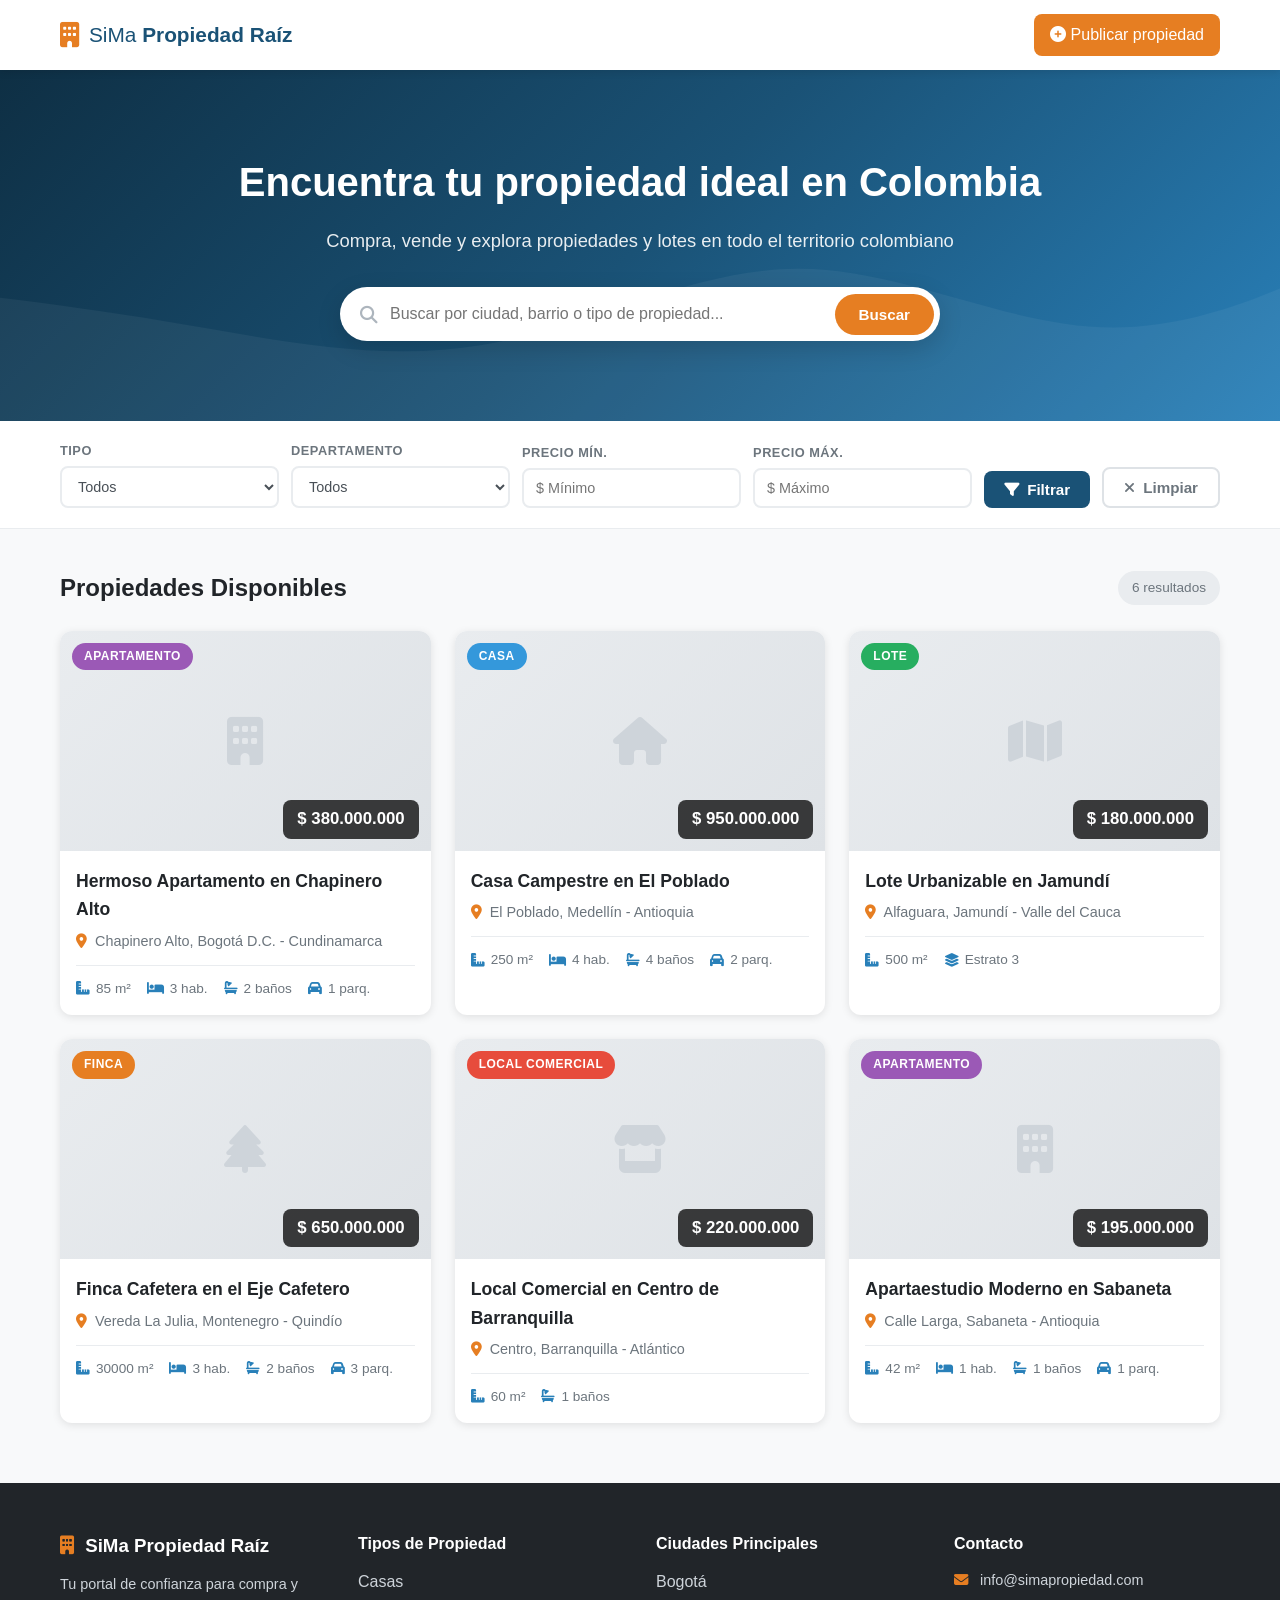
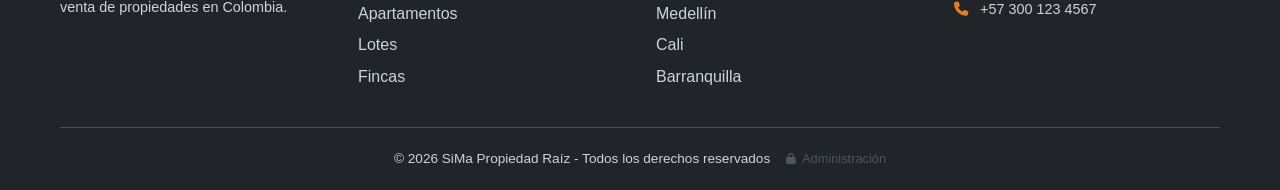
==== commit b03e3ab5: "remove: Inicio button from main page nav Co-Authored-By: Claude Opus 4.6 <noreply@anthropic.com>" ====
--- a/index.html
+++ b/index.html
@@ -16,9 +16,6 @@
                 <span>SiMa <strong>Propiedad Raíz</strong></span>
             </a>
             <nav class="nav">
-                <a href="index.html" class="nav-link active">
-                    <i class="fas fa-home"></i> Inicio
-                </a>
                 <a href="publicar.html" class="nav-link btn-publicar">
                     <i class="fas fa-plus-circle"></i> Publicar propiedad
                 </a>
